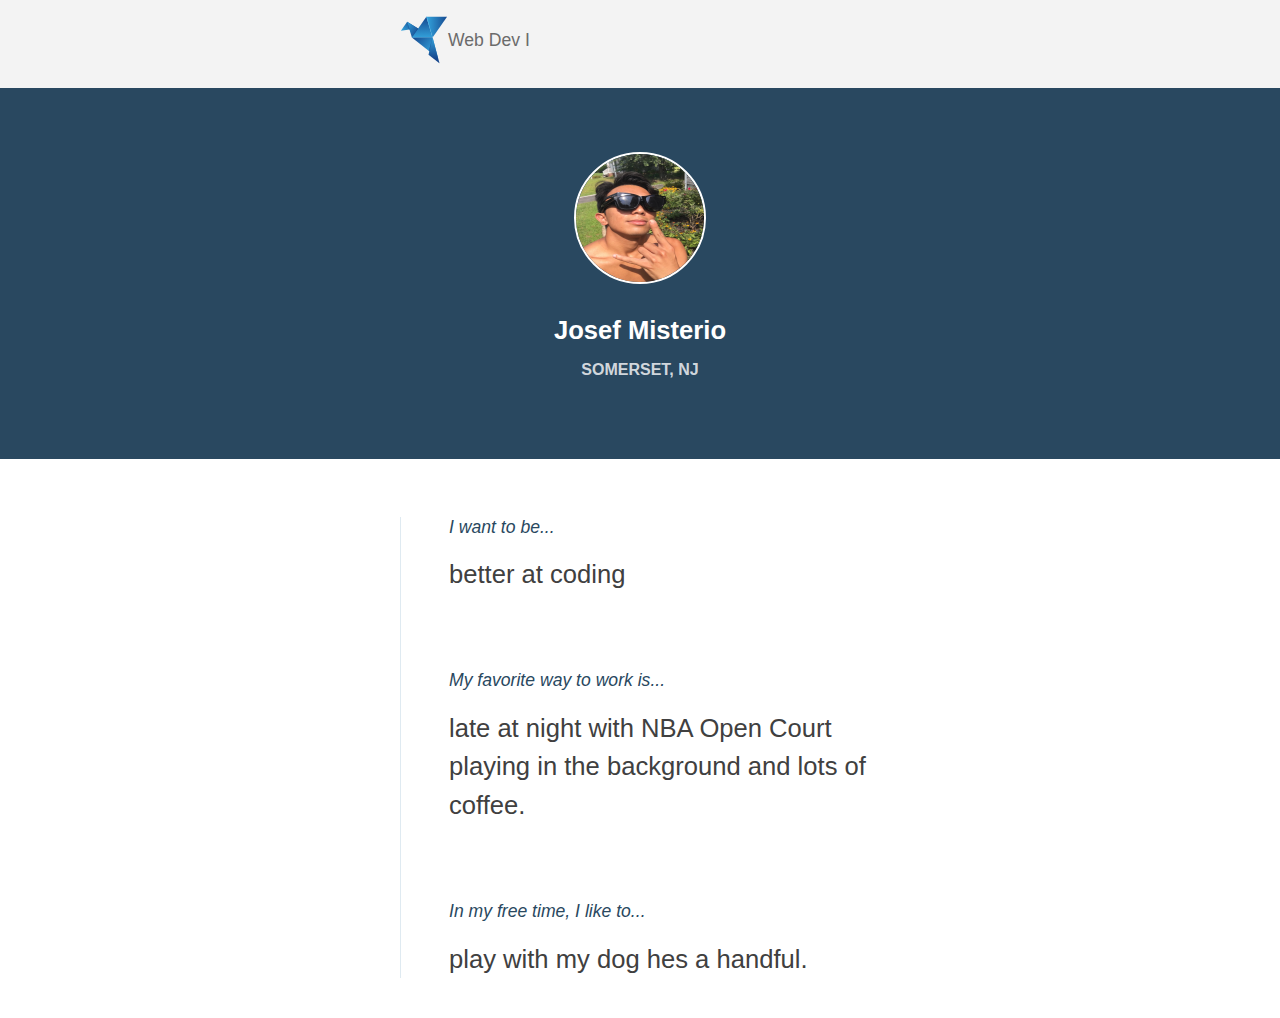
==== project-1-JMisterio-master/index.html @ 49301b7b "Add files via upload" ====
<!DOCTYPE html>
<html lang="en">
<head>
    <title>About Me</title>
    <meta name="viewport" content="width=device-width, initial-scale=1">
    <link rel="icon" type="image/png" sizes="96x96" href="favicon-96x96.png">
    <link href='https://fonts.googleapis.com/css?family=Source+Sans+Pro:300,400,600,700' rel='stylesheet' type='text/css'>
    <link rel="stylesheet" href="styles.css">
</head>
<body>
    <main class="main">
        <header class="header">
            <div class="content">
                <img class="logo main-col" src="images/logo-1913689.svg" alt="Company Logo">
                <div class="page-title">Web Dev I</div>
            </div>
        </header>
        <section class="hero">
            <div class="content">
                <img class="my-picture" src="images/jm.jpg" alt="This is a picture of me">
                <p class="my-name">Josef Misterio</p>
                <p class="my-location">Somerset, NJ</p>
            </div>
        </section>
        <section class="about-me">
            <div class="content">
                <div class="about-content">
                    <p class="iama">I want to be...</p>
                    <p class="my-info">better at coding</p>
                    <p class="iama">My favorite way to work is...</p>
                    <p class="my-info">late at night with NBA Open Court playing in the background and lots of coffee.</p>
                    <p class="iama">In my free time, I like to...</p>
                    <p class="my-info">play with my dog hes a handful.</p>
                </div>
            </div>
        </section>
    </main>
</body>
---- project-1-JMisterio-master/styles.css ----
body {
  font-family: sans-serif;
  margin: 0;

}

.content {
  max-width: 30rem;
  margin-left: auto;
  margin-right: auto;
  /*height: 100%;*/
}

.header {
  /*height: 25vw;*/
  /*max-height: 150px;*/
  /*width: 100%;*/
  background-color: #F3F3F3;
  height: 3.5em;
  padding: 1em;
}

img.logo {
  max-height: 100%;
  width: 3rem;
  float: left;
}

.page-title {
  color: #6B6B6B;
  float: left;
  font-size: 1.1rem;
  line-height: 3rem;
}

@media screen and (max-width: 24rem) {
  .big-title {
    font-size: 1.5rem;
  }
}

@media screen and (min-width: 40rem) {
  .big-title {
    font-size: 2rem;
  }
}

@media screen and (min-width: 34rem) {
  .header-content {
    padding-top: 1rem;
  }
}

@media screen and (max-width: 33rem) {
  .header-content {
    padding-top: .5rem;
  }
}

.hero {
  padding: 4em;
  max-width: 100%;
  background-color: #294860;
  color: white;
}

img.my-picture {
  display: block;
  margin: 0 auto 2em;
  /*max-width: 100%;*/
  width: 8rem;
  height: 8rem;
  border: 2px solid white;
  border-radius: 50%;
}

.iama {
  max-width: 100%;
  color: #294860;
  font-size: 1.1em;
  font-style: italic;
}

.my-info {
  max-width: 100%;
  color: #404040;
  font-size: 1.6rem;
  line-height: 1.5;
  margin: 0px auto 3em;
}

.my-info:last-of-type {
  margin: 0px;
}

.my-name {
  color: white;
  font-size: 1.6rem;
  font-weight: 600;
  text-align: center;
  margin-bottom: 0;
}

.my-location {
    color: rgba(255,255,255, 0.8);
    font-size: 1rem;
    font-weight: 600;
    text-align: center;
    text-transform: uppercase;
}

.about-me {
  padding: 2.5em;
}

.about-content {
    border-left: 1px solid #DFEAF1;
    padding-left: 3rem;
}
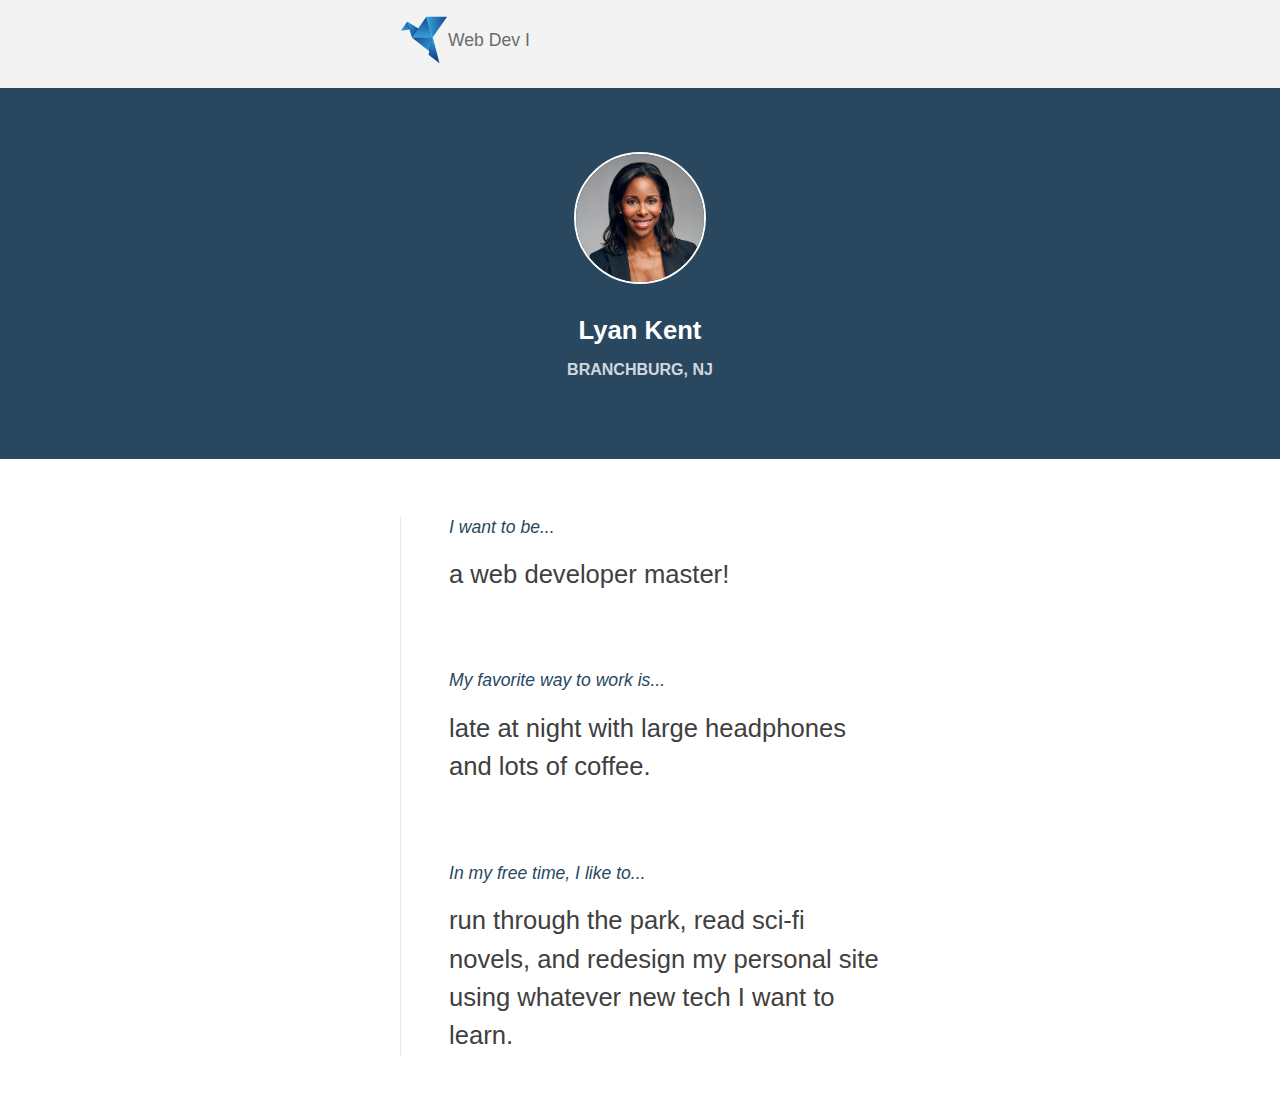
==== commit d989187f: "clone of proect 1" ====
--- a/project-1-JMisterio-master/index.html
+++ b/project-1-JMisterio-master/index.html
@@ -17,20 +17,20 @@
         </header>
         <section class="hero">
             <div class="content">
-                <img class="my-picture" src="images/jm.jpg" alt="This is a picture of me">
-                <p class="my-name">Josef Misterio</p>
-                <p class="my-location">Somerset, NJ</p>
+                <img class="my-picture" src="images/lk.jpg" alt="This is a picture of me">
+                <p class="my-name">Lyan Kent</p>
+                <p class="my-location">Branchburg, NJ</p>
             </div>
         </section>
         <section class="about-me">
             <div class="content">
                 <div class="about-content">
                     <p class="iama">I want to be...</p>
-                    <p class="my-info">better at coding</p>
+                    <p class="my-info">a web developer master!</p>
                     <p class="iama">My favorite way to work is...</p>
-                    <p class="my-info">late at night with NBA Open Court playing in the background and lots of coffee.</p>
+                    <p class="my-info">late at night with large headphones and lots of coffee.</p>
                     <p class="iama">In my free time, I like to...</p>
-                    <p class="my-info">play with my dog hes a handful.</p>
+                    <p class="my-info">run through the park, read sci-fi novels, and redesign my personal site using whatever new tech I want to learn.</p>
                 </div>
             </div>
         </section>
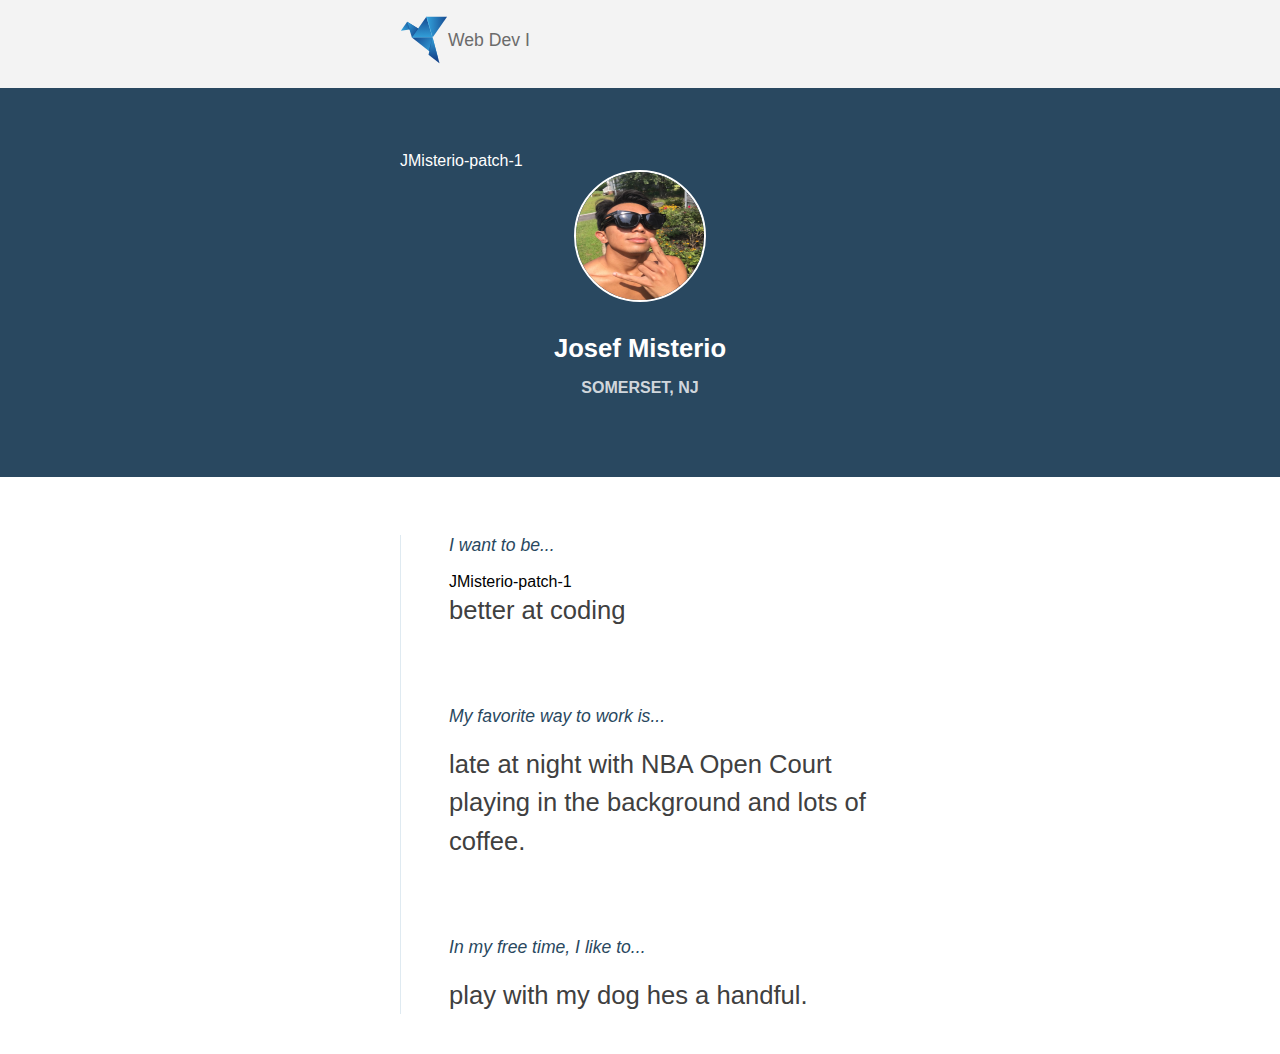
==== commit ea17ed2e: "Merge branch 'master' into JMisterio-patch-1" ====
--- a/project-1-JMisterio-master/index.html
+++ b/project-1-JMisterio-master/index.html
@@ -17,20 +17,25 @@
         </header>
         <section class="hero">
             <div class="content">
-                <img class="my-picture" src="images/lk.jpg" alt="This is a picture of me">
-                <p class="my-name">Lyan Kent</p>
-                <p class="my-location">Branchburg, NJ</p>
+ JMisterio-patch-1
+                <img class="my-picture" src="images/jm.jpg" alt="This is a picture of me">
+                <p class="my-name">Josef Misterio</p>
+                <p class="my-location">Somerset, NJ</p>
+
             </div>
         </section>
         <section class="about-me">
             <div class="content">
                 <div class="about-content">
                     <p class="iama">I want to be...</p>
-                    <p class="my-info">a web developer master!</p>
+ JMisterio-patch-1
+                    <p class="my-info">better at coding</p>
                     <p class="iama">My favorite way to work is...</p>
-                    <p class="my-info">late at night with large headphones and lots of coffee.</p>
+                    <p class="my-info">late at night with NBA Open Court playing in the background and lots of coffee.</p>
                     <p class="iama">In my free time, I like to...</p>
-                    <p class="my-info">run through the park, read sci-fi novels, and redesign my personal site using whatever new tech I want to learn.</p>
+                    <p class="my-info">play with my dog hes a handful.</p>
+
+
                 </div>
             </div>
         </section>
